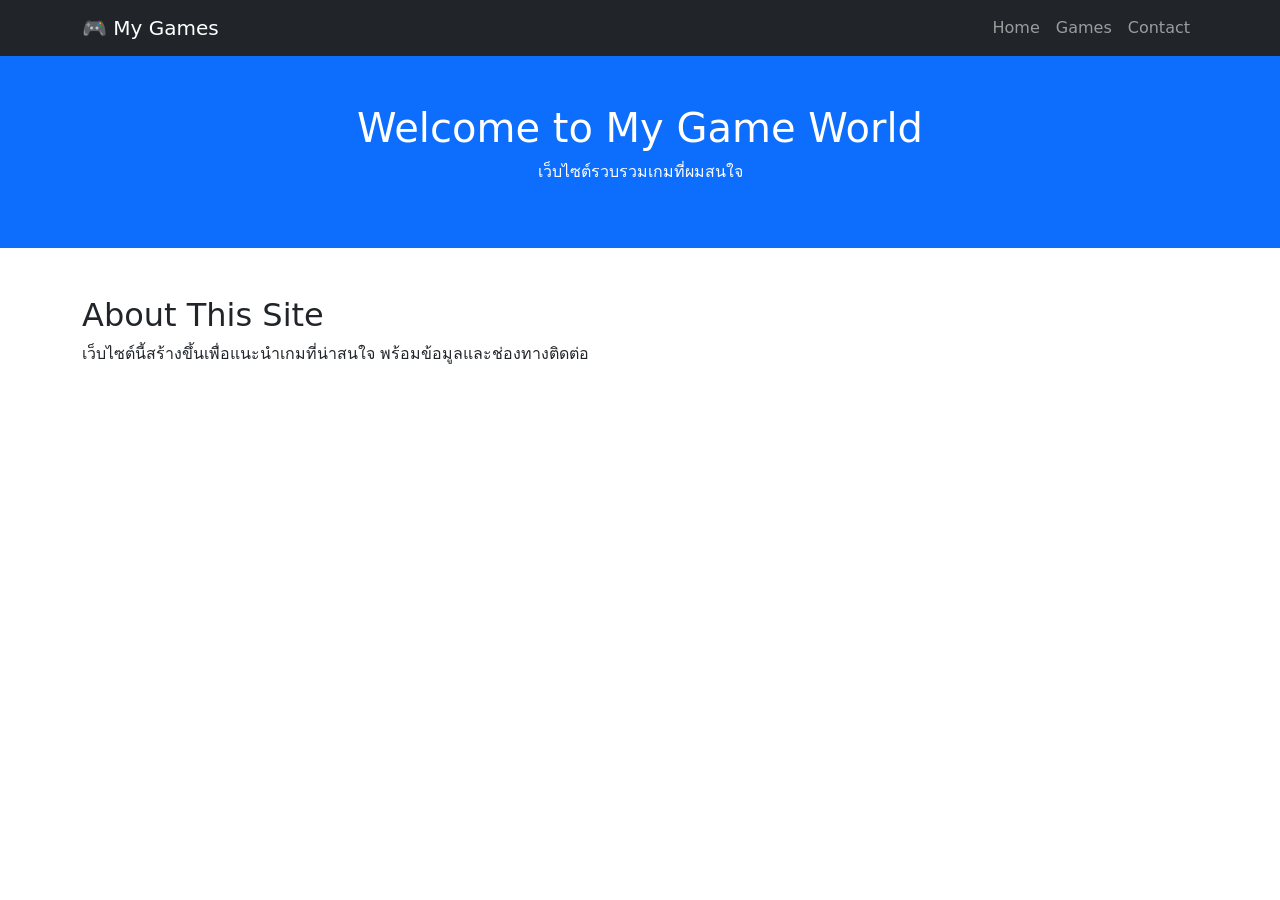
==== index.html @ 8a162a84 "update html" ====
<!DOCTYPE html>
<html lang="en">
<head>
  <meta charset="UTF-8">
  <title>My Game Website</title>
  <link href="https://cdn.jsdelivr.net/npm/bootstrap@5.3.0/dist/css/bootstrap.min.css" rel="stylesheet">
  <link rel="stylesheet" href="css/style.css">
</head>
<body>
  <!-- Navbar -->
  <nav class="navbar navbar-expand-lg navbar-dark bg-dark">
    <div class="container">
      <a class="navbar-brand" href="index.html">🎮 My Games</a>
      <div class="collapse navbar-collapse">
        <ul class="navbar-nav ms-auto">
          <li class="nav-item"><a class="nav-link" href="index.html">Home</a></li>
          <li class="nav-item"><a class="nav-link" href="games.html">Games</a></li>
          <li class="nav-item"><a class="nav-link" href="contact.html">Contact</a></li>
        </ul>
      </div>
    </div>
  </nav>

  <!-- Hero Section -->
  <header class="bg-primary text-white text-center py-5">
    <h1>Welcome to My Game World</h1>
    <p>เว็บไซต์รวบรวมเกมที่ผมสนใจ</p>
  </header>

  <!-- Content -->
  <div class="container my-5">
    <h2>About This Site</h2>
    <p>เว็บไซต์นี้สร้างขึ้นเพื่อแนะนำเกมที่น่าสนใจ พร้อมข้อมูลและช่องทางติดต่อ</p>
  </div>
</body>
</html>
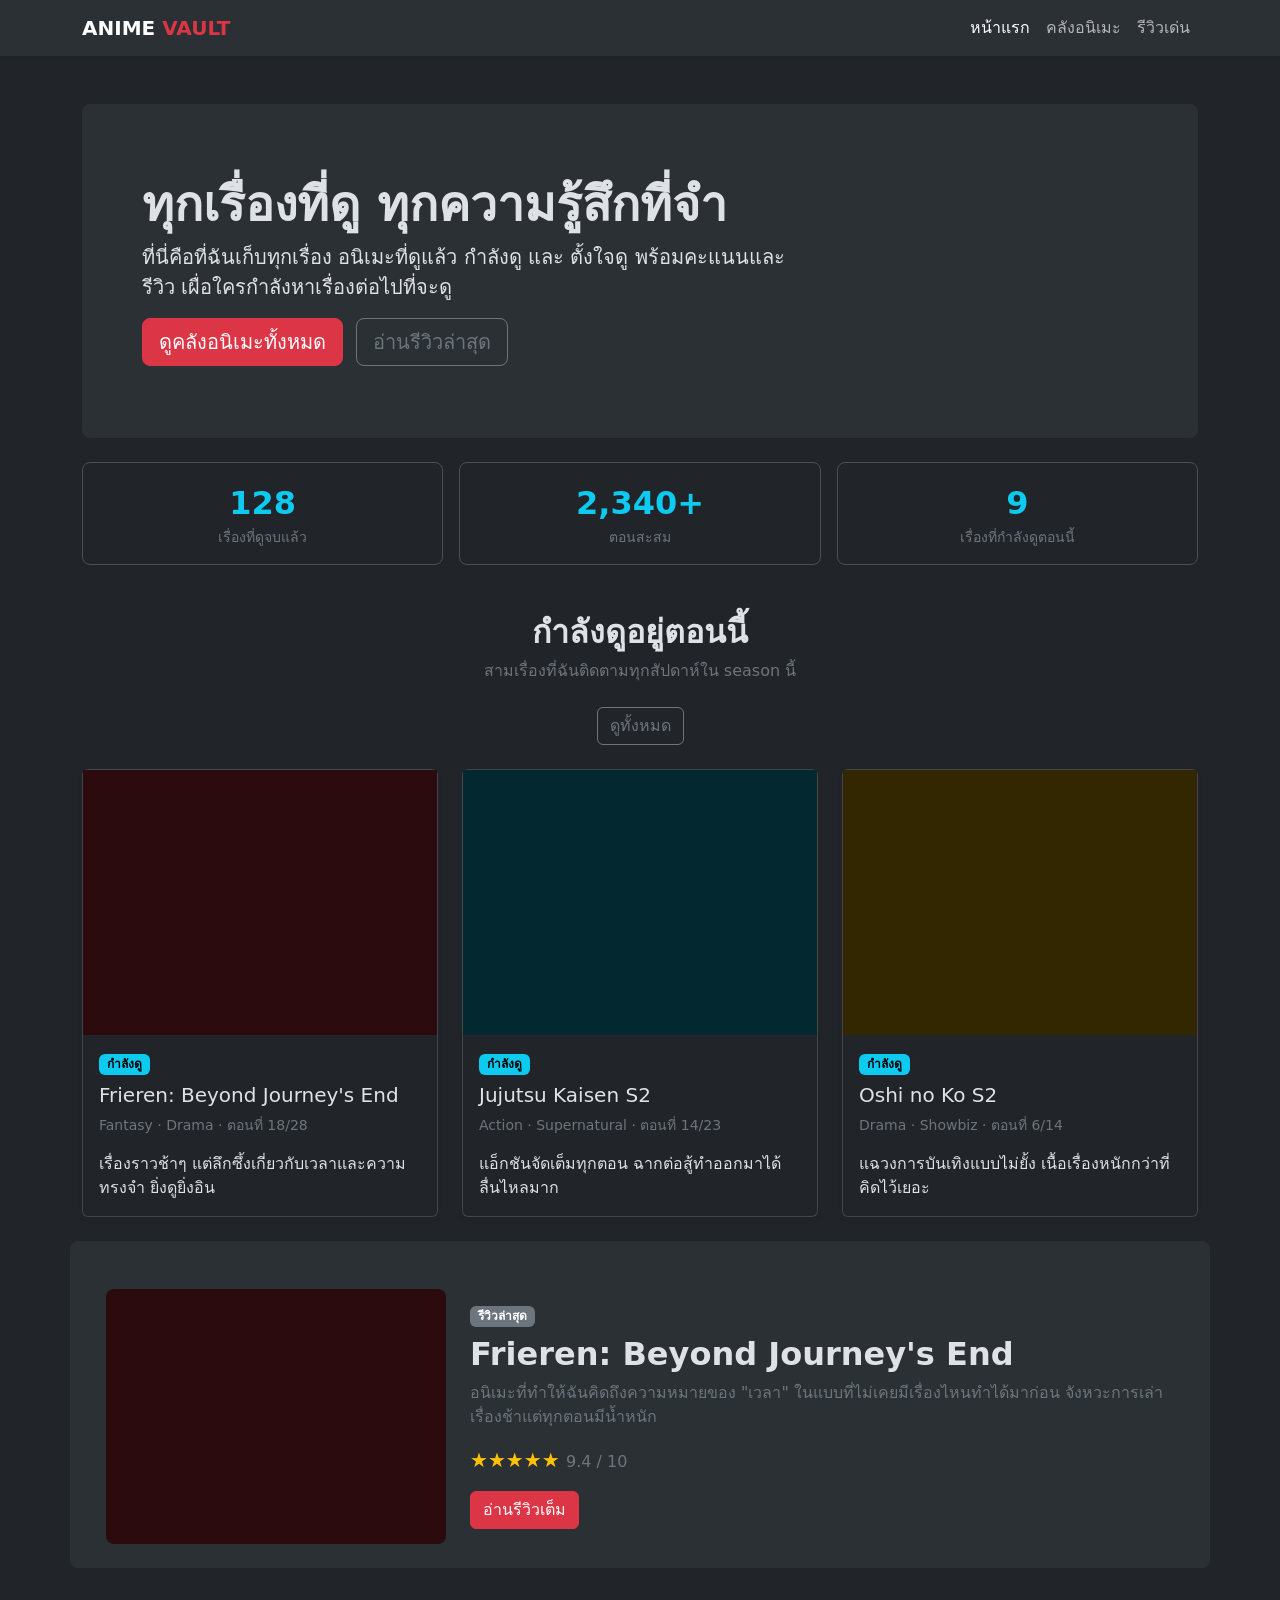
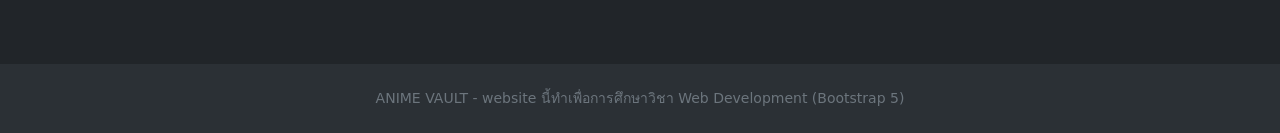
==== commit e9ddd0b8: "finish" ====
--- a/index.html
+++ b/index.html
@@ -1,36 +1,137 @@
-<!DOCTYPE html>
-<html lang="en">
+<!doctype html>
+<html lang="th" data-bs-theme="dark">
 <head>
-  <meta charset="UTF-8">
-  <title>My Game Website</title>
-  <link href="https://cdn.jsdelivr.net/npm/bootstrap@5.3.0/dist/css/bootstrap.min.css" rel="stylesheet">
-  <link rel="stylesheet" href="css/style.css">
+<meta charset="UTF-8">
+<meta name="viewport" content="width=device-width, initial-scale=1">
+<title>ANIME VAULT - คลังบันทึกอนิเมะส่วนตัว</title>
+<link href="https://cdn.jsdelivr.net/npm/bootstrap@5.3.3/dist/css/bootstrap.min.css" rel="stylesheet">
 </head>
 <body>
-  <!-- Navbar -->
-  <nav class="navbar navbar-expand-lg navbar-dark bg-dark">
-    <div class="container">
-      <a class="navbar-brand" href="index.html">🎮 My Games</a>
-      <div class="collapse navbar-collapse">
-        <ul class="navbar-nav ms-auto">
-          <li class="nav-item"><a class="nav-link" href="index.html">Home</a></li>
-          <li class="nav-item"><a class="nav-link" href="games.html">Games</a></li>
-          <li class="nav-item"><a class="nav-link" href="contact.html">Contact</a></li>
-        </ul>
+
+<!-- NAVBAR -->
+<nav class="navbar navbar-expand-lg bg-body-tertiary shadow-sm sticky-top">
+  <div class="container">
+    <a class="navbar-brand fw-bold" href="index.html">ANIME <span class="text-danger">VAULT</span></a>
+    <button class="navbar-toggler" type="button" data-bs-toggle="collapse" data-bs-target="#navMain"
+      aria-controls="navMain" aria-expanded="false" aria-label="Toggle navigation">
+      <span class="navbar-toggler-icon"></span>
+    </button>
+    <div class="collapse navbar-collapse" id="navMain">
+      <ul class="navbar-nav ms-auto">
+        <li class="nav-item"><a class="nav-link active" href="index.html">หน้าแรก</a></li>
+        <li class="nav-item"><a class="nav-link" href="list.html">คลังอนิเมะ</a></li>
+        <li class="nav-item"><a class="nav-link" href="detail.html">รีวิวเด่น</a></li>
+      </ul>
+    </div>
+  </div>
+</nav>
+
+<div class="container py-5">
+
+  <!-- HERO -->
+  <div class="p-5 mb-4 bg-body-tertiary rounded-3">
+    <div class="container-fluid py-4">
+      <h1 class="display-5 fw-bold">ทุกเรื่องที่ดู ทุกความรู้สึกที่จำ</h1>
+      <p class="col-lg-8 fs-5">
+        ที่นี่คือที่ฉันเก็บทุกเรื่อง อนิเมะที่ดูแล้ว กำลังดู และ ตั้งใจดู
+        พร้อมคะแนนและรีวิว เผื่อใครกำลังหาเรื่องต่อไปที่จะดู
+      </p>
+      <a href="list.html" class="btn btn-danger btn-lg me-2">ดูคลังอนิเมะทั้งหมด</a>
+      <a href="detail.html" class="btn btn-outline-secondary btn-lg">อ่านรีวิวล่าสุด</a>
+    </div>
+  </div>
+
+  <!-- STATS -->
+  <div class="row text-center g-3 mb-5">
+    <div class="col-6 col-md-4">
+      <div class="border rounded-3 p-3 h-100">
+        <div class="fs-2 fw-bold text-info">128</div>
+        <div class="text-secondary small">เรื่องที่ดูจบแล้ว</div>
       </div>
     </div>
-  </nav>
+    <div class="col-6 col-md-4">
+      <div class="border rounded-3 p-3 h-100">
+        <div class="fs-2 fw-bold text-info">2,340+</div>
+        <div class="text-secondary small">ตอนสะสม</div>
+      </div>
+    </div>
+    <div class="col-6 col-md-4">
+      <div class="border rounded-3 p-3 h-100">
+        <div class="fs-2 fw-bold text-info">9</div>
+        <div class="text-secondary small">เรื่องที่กำลังดูตอนนี้</div>
+      </div>
+    </div>
+  </div>
 
-  <!-- Hero Section -->
-  <header class="bg-primary text-white text-center py-5">
-    <h1>Welcome to My Game World</h1>
-    <p>เว็บไซต์รวบรวมเกมที่ผมสนใจ</p>
-  </header>
+  <!-- CURRENTLY WATCHING (หัวข้ออยู่กึ่งกลาง) -->
+  <div class="text-center mb-4">
+    <h2 class="fw-bold">กำลังดูอยู่ตอนนี้</h2>
+    <p class="text-secondary">สามเรื่องที่ฉันติดตามทุกสัปดาห์ใน season นี้</p>
+    <a href="list.html" class="btn btn-outline-secondary mt-2">ดูทั้งหมด</a>
+  </div>
 
-  <!-- Content -->
-  <div class="container my-5">
-    <h2>About This Site</h2>
-    <p>เว็บไซต์นี้สร้างขึ้นเพื่อแนะนำเกมที่น่าสนใจ พร้อมข้อมูลและช่องทางติดต่อ</p>
+  <div class="row g-4 mb-5">
+    <div class="col-md-4">
+      <div class="card h-100 shadow-sm">
+        <div class="ratio ratio-4x3 bg-danger-subtle"></div>
+        <div class="card-body">
+          <span class="badge text-bg-info mb-2">กำลังดู</span>
+          <h5 class="card-title">Frieren: Beyond Journey's End</h5>
+          <p class="card-text text-secondary small">Fantasy · Drama · ตอนที่ 18/28</p>
+          <p class="card-text">เรื่องราวช้าๆ แต่ลึกซึ้งเกี่ยวกับเวลาและความทรงจำ ยิ่งดูยิ่งอิน</p>
+        </div>
+      </div>
+    </div>
+    <div class="col-md-4">
+      <div class="card h-100 shadow-sm">
+        <div class="ratio ratio-4x3 bg-info-subtle"></div>
+        <div class="card-body">
+          <span class="badge text-bg-info mb-2">กำลังดู</span>
+          <h5 class="card-title">Jujutsu Kaisen S2</h5>
+          <p class="card-text text-secondary small">Action · Supernatural · ตอนที่ 14/23</p>
+          <p class="card-text">แอ็กชันจัดเต็มทุกตอน ฉากต่อสู้ทำออกมาได้ลื่นไหลมาก</p>
+        </div>
+      </div>
+    </div>
+    <div class="col-md-4">
+      <div class="card h-100 shadow-sm">
+        <div class="ratio ratio-4x3 bg-warning-subtle"></div>
+        <div class="card-body">
+          <span class="badge text-bg-info mb-2">กำลังดู</span>
+          <h5 class="card-title">Oshi no Ko S2</h5>
+          <p class="card-text text-secondary small">Drama · Showbiz · ตอนที่ 6/14</p>
+          <p class="card-text">แฉวงการบันเทิงแบบไม่ยั้ง เนื้อเรื่องหนักกว่าที่คิดไว้เยอะ</p>
+        </div>
+      </div>
+    </div>
   </div>
+
+  <!-- LATEST REVIEW TEASER -->
+  <div class="row align-items-center bg-body-tertiary rounded-3 p-4 g-4">
+    <div class="col-lg-4">
+      <div class="ratio ratio-4x3 bg-danger-subtle rounded-3"></div>
+    </div>
+    <div class="col-lg-8">
+      <span class="badge text-bg-secondary mb-2">รีวิวล่าสุด</span>
+      <h2 class="fw-bold">Frieren: Beyond Journey's End</h2>
+      <p class="text-secondary">
+        อนิเมะที่ทำให้ฉันคิดถึงความหมายของ "เวลา" ในแบบที่ไม่เคยมีเรื่องไหนทำได้มาก่อน
+        จังหวะการเล่าเรื่องช้าแต่ทุกตอนมีน้ำหนัก
+      </p>
+      <p class="text-warning fs-5 mb-3">★★★★★ <span class="text-secondary fs-6">9.4 / 10</span></p>
+      <a href="detail.html" class="btn btn-danger">อ่านรีวิวเต็ม</a>
+    </div>
+  </div>
+
+</div>
+
+<!-- FOOTER -->
+<footer class="bg-body-tertiary text-center py-4 mt-5">
+  <div class="container text-secondary small">
+    ANIME VAULT - website นี้ทำเพื่อการศึกษาวิชา Web Development (Bootstrap 5)
+  </div>
+</footer>
+
+<script src="https://cdn.jsdelivr.net/npm/bootstrap@5.3.3/dist/js/bootstrap.bundle.min.js"></script>
 </body>
-</html>
+</html>
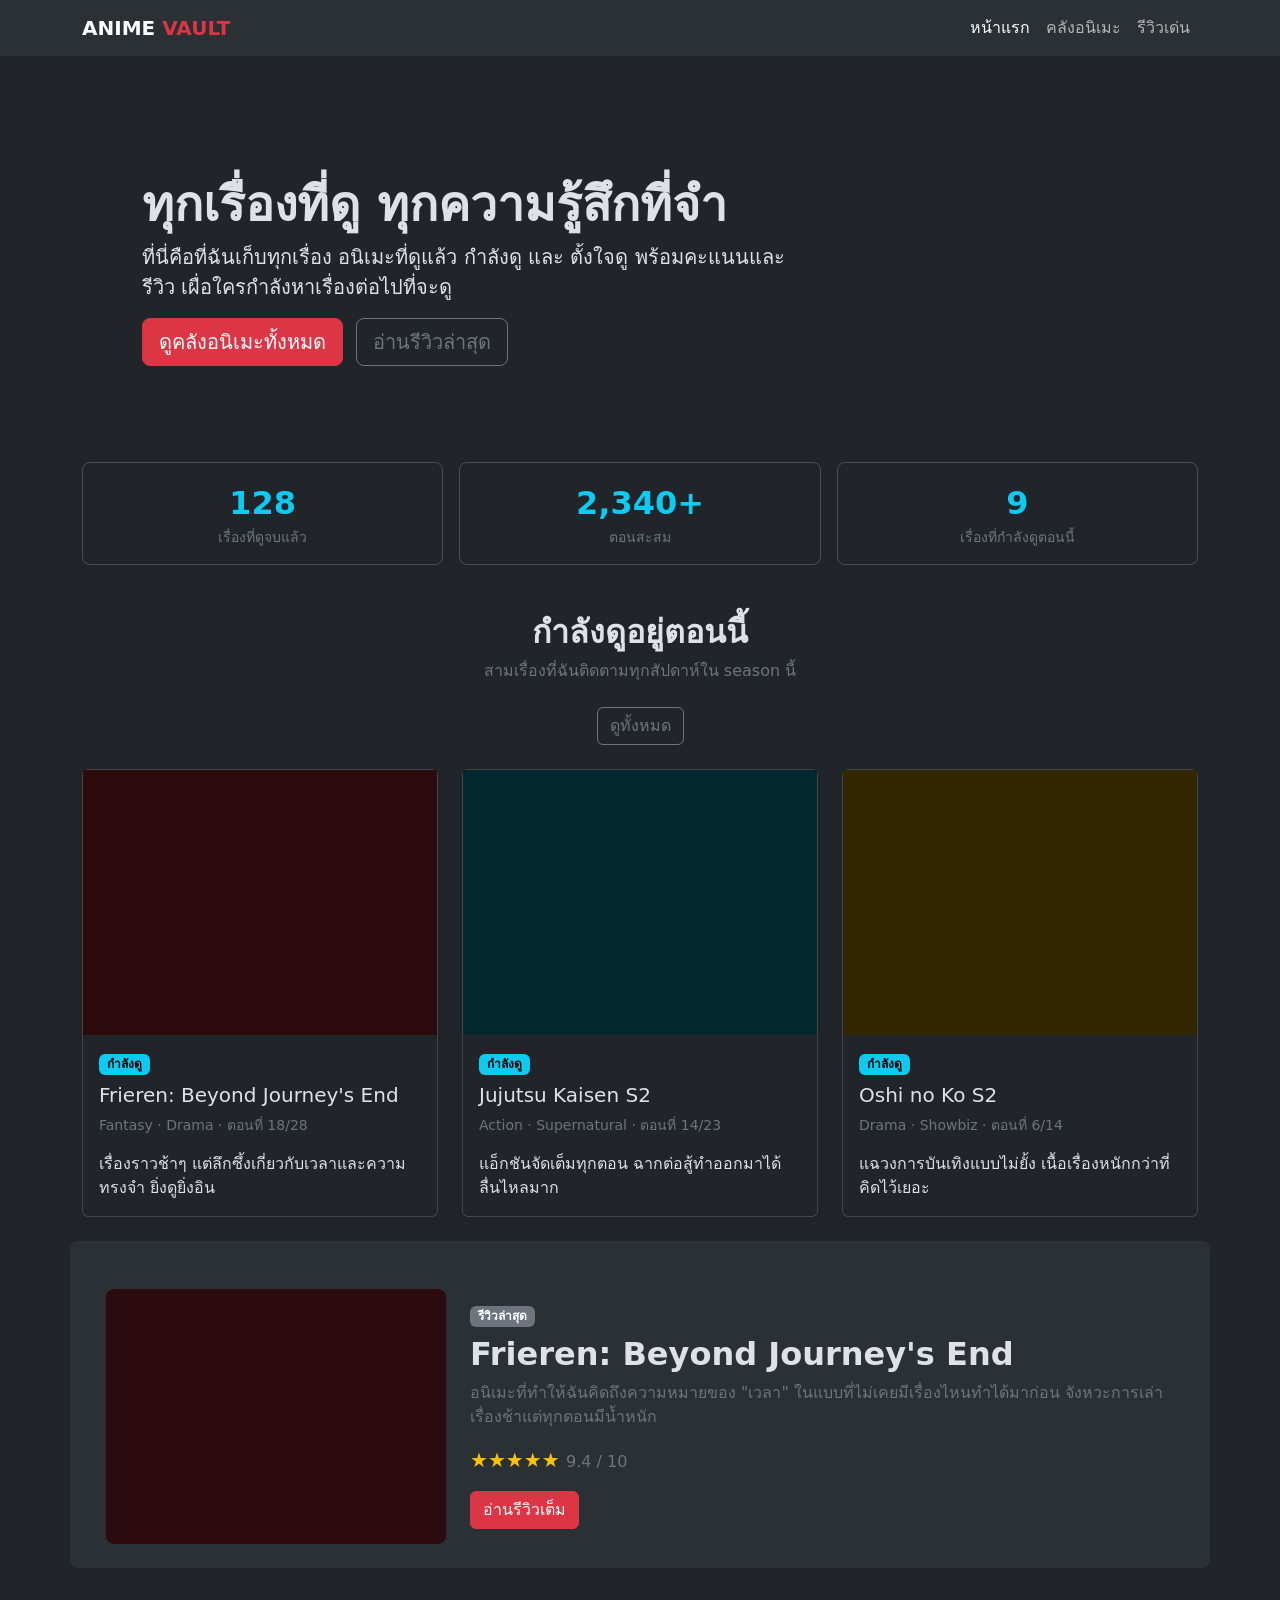
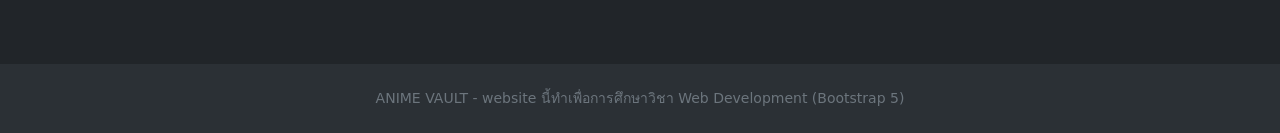
==== commit 6ea1b738: "update css" ====
--- a/index.html
+++ b/index.html
@@ -5,6 +5,7 @@
 <meta name="viewport" content="width=device-width, initial-scale=1">
 <title>ANIME VAULT - คลังบันทึกอนิเมะส่วนตัว</title>
 <link href="https://cdn.jsdelivr.net/npm/bootstrap@5.3.3/dist/css/bootstrap.min.css" rel="stylesheet">
+<link href="css/style.css" rel="stylesheet">
 </head>
 <body>
 
@@ -29,7 +30,7 @@
 <div class="container py-5">
 
   <!-- HERO -->
-  <div class="p-5 mb-4 bg-body-tertiary rounded-3">
+  <div class="hero-box p-5 mb-4 rounded-3">
     <div class="container-fluid py-4">
       <h1 class="display-5 fw-bold">ทุกเรื่องที่ดู ทุกความรู้สึกที่จำ</h1>
       <p class="col-lg-8 fs-5">
@@ -44,26 +45,26 @@
   <!-- STATS -->
   <div class="row text-center g-3 mb-5">
     <div class="col-6 col-md-4">
-      <div class="border rounded-3 p-3 h-100">
+      <div class="stat-box border rounded-3 p-3 h-100">
         <div class="fs-2 fw-bold text-info">128</div>
         <div class="text-secondary small">เรื่องที่ดูจบแล้ว</div>
       </div>
     </div>
     <div class="col-6 col-md-4">
-      <div class="border rounded-3 p-3 h-100">
+      <div class="stat-box border rounded-3 p-3 h-100">
         <div class="fs-2 fw-bold text-info">2,340+</div>
         <div class="text-secondary small">ตอนสะสม</div>
       </div>
     </div>
     <div class="col-6 col-md-4">
-      <div class="border rounded-3 p-3 h-100">
+      <div class="stat-box border rounded-3 p-3 h-100">
         <div class="fs-2 fw-bold text-info">9</div>
         <div class="text-secondary small">เรื่องที่กำลังดูตอนนี้</div>
       </div>
     </div>
   </div>
 
-  <!-- CURRENTLY WATCHING (หัวข้ออยู่กึ่งกลาง) -->
+  <!-- CURRENTLY WATCHING -->
   <div class="text-center mb-4">
     <h2 class="fw-bold">กำลังดูอยู่ตอนนี้</h2>
     <p class="text-secondary">สามเรื่องที่ฉันติดตามทุกสัปดาห์ใน season นี้</p>
